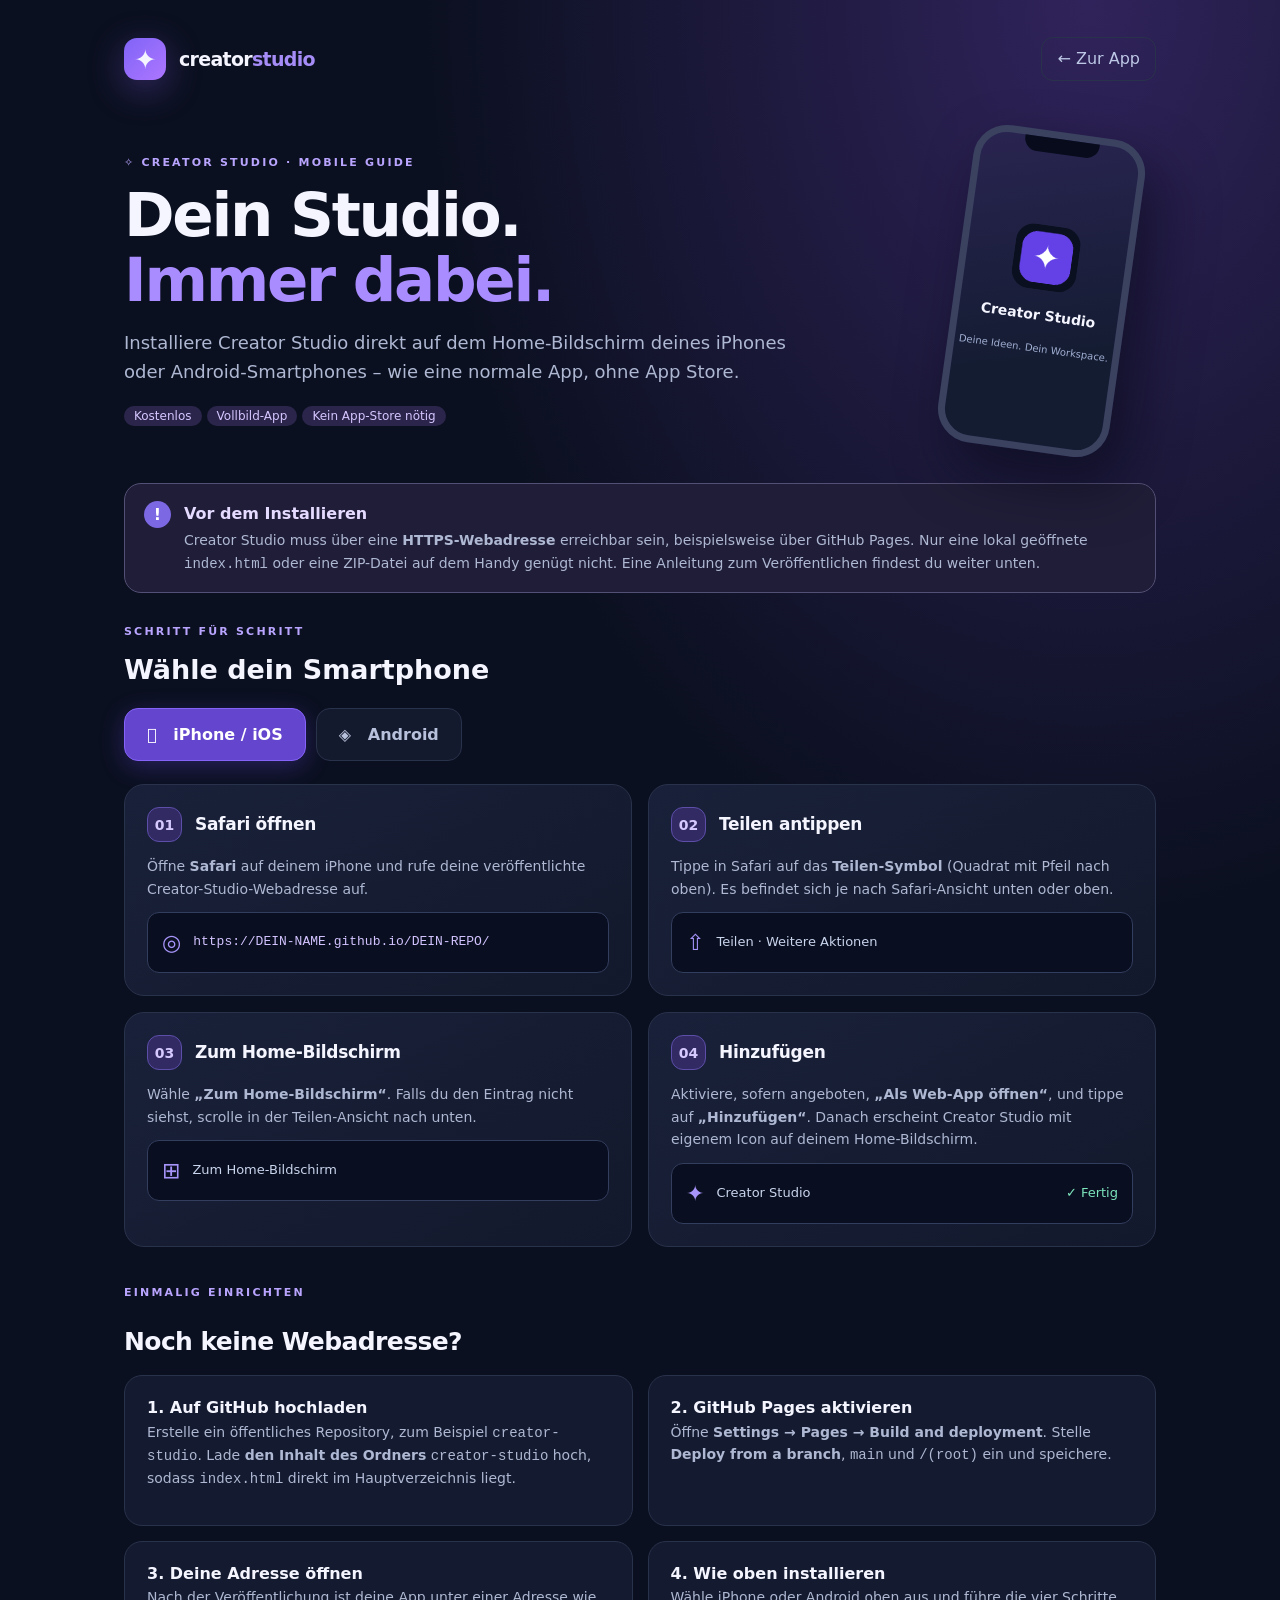
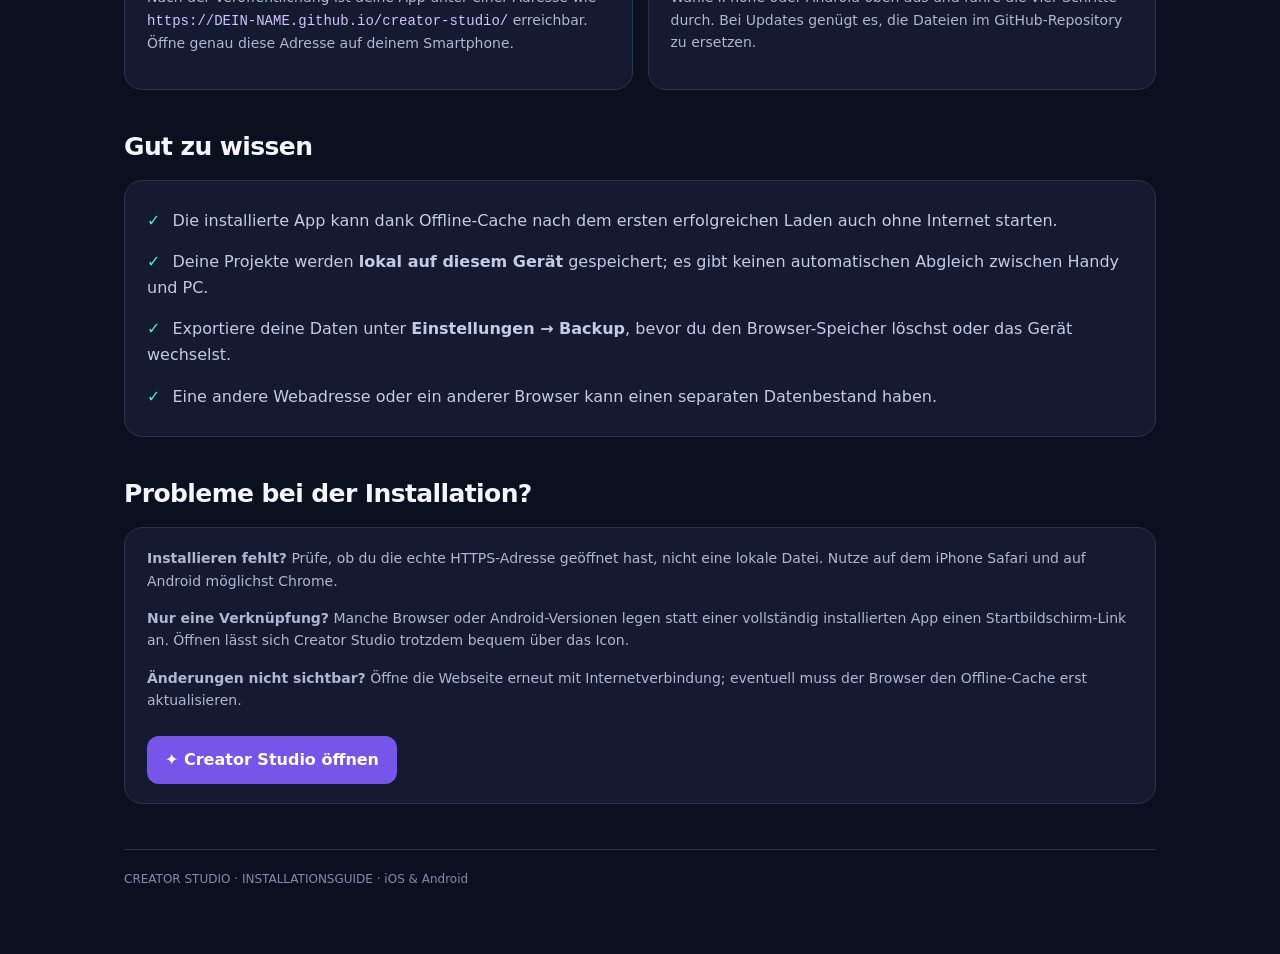
==== installieren.html @ 209a1c23 "Add files via upload" ====
<!doctype html><html lang="de"><head><meta charset="utf-8"><meta name="viewport" content="width=device-width,initial-scale=1,viewport-fit=cover"><meta name="theme-color" content="#0b1020"><title>App installieren · Creator Studio</title><style>
:root{color-scheme:dark;--bg:#0b1020;--card:#141b31;--line:#29324b;--soft:#aeb8d2;--text:#f4f5ff;--purple:#9b7bff;--blue:#65c8ff;--mint:#69e0b6}*{box-sizing:border-box}body{margin:0;background:radial-gradient(ellipse 65% 45% at 85% 0%,#30235b 0%,transparent 80%),var(--bg);font:16px/1.6 system-ui,-apple-system,Segoe UI,Arial,sans-serif;color:var(--text)}a{color:#bbaaff}button{font:inherit} .wrap{max-width:1080px;margin:auto;padding:22px 24px 70px}.top{display:flex;align-items:center;justify-content:space-between;gap:14px;padding:15px 0 38px}.brand{display:flex;gap:13px;align-items:center;text-decoration:none;color:var(--text);font-weight:850;letter-spacing:-.7px;font-size:19px}.logo{width:42px;height:42px;background:linear-gradient(135deg,#8064f7,#ad76ff);display:grid;place-items:center;border-radius:13px;box-shadow:0 9px 35px #8158e35e;font-size:27px}.back{color:#bec8e6;text-decoration:none;border:1px solid var(--line);padding:8px 15px;border-radius:12px}.back:hover{background:#26304a}.eyebrow{color:#b9a5ff;font-weight:780;letter-spacing:2.2px;font-size:11px;text-transform:uppercase}.hero{display:grid;grid-template-columns:minmax(0,1fr) 230px;align-items:center;gap:45px;margin:12px 0 32px}h1{font-size:clamp(35px,5.6vw,61px);line-height:1.07;letter-spacing:-2.3px;margin:10px 0 17px}h1 span{color:#a98cff}p{color:var(--soft);margin:0 0 15px}.lead{font-size:18px;max-width:670px}.phone{border:7px solid #3a4260;background:linear-gradient(165deg,#292451,#141c32 70%);height:320px;width:173px;border-radius:34px;transform:rotate(8deg);box-shadow:18px 25px 55px #03051080;display:flex;justify-content:center;align-items:center;flex-direction:column;gap:14px;position:relative;margin:auto}.phone:before{content:'';background:#070b1c;border-radius:0 0 13px 13px;position:absolute;top:0;width:75px;height:15px}.phone img{width:65px;border-radius:18px}.phone strong{font-size:14px}.phone small{font-size:10px;color:#a0aed1}.notice{display:flex;gap:13px;padding:17px 19px;border:1px solid #535075;background:#201d38;border-radius:17px;margin:25px 0 30px}.notice b{color:#e5daff}.notice p{font-size:14px;margin:3px 0 0}.dot{flex:0 0 27px;height:27px;border-radius:50%;background:#7d68e4;color:white;text-align:center;line-height:27px;font-weight:800}.tabs{display:flex;gap:10px;flex-wrap:wrap;margin:12px 0 23px}.tab{border:1px solid var(--line);border-radius:14px;padding:13px 22px;background:#141a2d;color:#b7c1db;cursor:pointer;font-weight:750}.tab.active{background:#6445ce;color:white;border-color:#8563f8;box-shadow:0 6px 25px #704af549}.panel{display:none}.panel.active{display:block}.steps{display:grid;grid-template-columns:repeat(2,minmax(0,1fr));gap:16px}.step{border:1px solid var(--line);border-radius:20px;padding:22px;background:linear-gradient(150deg,#19213a,#13192c);min-height:212px}.stephead{display:flex;align-items:center;gap:13px}.num{background:#322a62;color:#d5c9ff;border:1px solid #5d4eaa;border-radius:12px;font-size:14px;font-weight:800;width:35px;height:35px;display:grid;place-items:center;flex-shrink:0}.step h3{margin:0;font-size:17px;letter-spacing:-.3px}.step p{font-size:14px;margin:13px 0 12px}.visual{border-radius:12px;background:#090f20;padding:12px 14px;border:1px solid #333d5d;color:#c9d4ed;display:flex;align-items:center;gap:12px;font-size:13px;min-height:47px}.visual .glyph{font-size:22px;color:#a794fa}.url{font-family:ui-monospace,SFMono-Regular,Consolas,monospace;overflow-wrap:anywhere;color:#d3c3ff}.section{margin-top:37px}.section h2{font-size:25px;letter-spacing:-.6px;margin-bottom:13px}.subcard{background:#141b30;border:1px solid var(--line);border-radius:18px;padding:19px 22px}.subcard p{font-size:14px}.checklist{margin:0;padding:0;list-style:none}.checklist li{padding:8px 0;color:#c2cce4}.checklist li:before{content:'✓';font-weight:900;color:var(--mint);margin-right:12px}.host{display:grid;grid-template-columns:1fr 1fr;gap:15px}.pill{font-size:12px;border-radius:20px;background:#2b254b;color:#d6c6ff;padding:3px 10px}.footer{border-top:1px solid var(--line);margin-top:45px;padding-top:20px;color:#808caa;font-size:12px}.cta{display:inline-flex;background:#7655eb;border-radius:12px;color:white;text-decoration:none;padding:11px 18px;font-weight:750;margin-top:10px}.cta:hover{background:#8b68f8} .show{display:inline-block}@media(max-width:750px){.wrap{padding:12px 17px 44px}.top{padding-bottom:24px}.hero{grid-template-columns:1fr}.phone{display:none}.steps,.host{grid-template-columns:1fr}.step{min-height:0}h1{letter-spacing:-1.1px}.back{font-size:13px}.lead{font-size:16px}.tab{flex:1;padding:13px 10px}}
</style></head><body><div class="wrap"><header class="top"><a href="index.html" class="brand"><span class="logo">✦</span><span>creator<span style="color:#a58cf7">studio</span></span></a><a href="index.html" class="back">← Zur App</a></header><section class="hero"><div><div class="eyebrow">✧ CREATOR STUDIO · MOBILE GUIDE</div><h1>Dein Studio.<br><span>Immer dabei.</span></h1><p class="lead">Installiere Creator Studio direkt auf dem Home-Bildschirm deines iPhones oder Android-Smartphones – wie eine normale App, ohne App Store.</p><span class="pill">Kostenlos</span> <span class="pill">Vollbild-App</span> <span class="pill">Kein App-Store nötig</span></div><div class="phone"><img src="[data-uri]" alt="Creator Studio App-Icon"><strong>Creator Studio</strong><small>Deine Ideen. Dein Workspace.</small></div></section><aside class="notice"><div class="dot">!</div><div><b>Vor dem Installieren</b><p>Creator Studio muss über eine <strong>HTTPS-Webadresse</strong> erreichbar sein, beispielsweise über GitHub Pages. Nur eine lokal geöffnete <code>index.html</code> oder eine ZIP-Datei auf dem Handy genügt nicht. Eine Anleitung zum Veröffentlichen findest du weiter unten.</p></div></aside><div class="eyebrow">SCHRITT FÜR SCHRITT</div><h2 style="margin:7px 0 17px;font-size:27px">Wähle dein Smartphone</h2><div class="tabs" role="tablist" aria-label="Betriebssystem auswählen"><button class="tab active" id="iphoneTab" role="tab" aria-selected="true" aria-controls="iphone" onclick="showTab('iphone')"> &nbsp; iPhone / iOS</button><button class="tab" id="androidTab" role="tab" aria-selected="false" aria-controls="android" onclick="showTab('android')">◈ &nbsp; Android</button></div><section class="panel active" id="iphone" role="tabpanel" aria-labelledby="iphoneTab"><div class="steps"><article class="step"><div class="stephead"><div class="num">01</div><h3>Safari öffnen</h3></div><p>Öffne <strong>Safari</strong> auf deinem iPhone und rufe deine veröffentlichte Creator-Studio-Webadresse auf.</p><div class="visual"><span class="glyph">◎</span><span class="url">https://DEIN-NAME.github.io/DEIN-REPO/</span></div></article><article class="step"><div class="stephead"><div class="num">02</div><h3>Teilen antippen</h3></div><p>Tippe in Safari auf das <strong>Teilen-Symbol</strong> (Quadrat mit Pfeil nach oben). Es befindet sich je nach Safari-Ansicht unten oder oben.</p><div class="visual"><span class="glyph">⇧</span> Teilen · Weitere Aktionen</div></article><article class="step"><div class="stephead"><div class="num">03</div><h3>Zum Home-Bildschirm</h3></div><p>Wähle <strong>„Zum Home-Bildschirm“</strong>. Falls du den Eintrag nicht siehst, scrolle in der Teilen-Ansicht nach unten.</p><div class="visual"><span class="glyph">⊞</span> Zum Home-Bildschirm</div></article><article class="step"><div class="stephead"><div class="num">04</div><h3>Hinzufügen</h3></div><p>Aktiviere, sofern angeboten, <strong>„Als Web-App öffnen“</strong>, und tippe auf <strong>„Hinzufügen“</strong>. Danach erscheint Creator Studio mit eigenem Icon auf deinem Home-Bildschirm.</p><div class="visual"><span class="glyph">✦</span> Creator Studio &nbsp; <span style="margin-left:auto;color:#7de4bd">✓ Fertig</span></div></article></div></section><section class="panel" id="android" role="tabpanel" aria-labelledby="androidTab"><div class="steps"><article class="step"><div class="stephead"><div class="num">01</div><h3>Chrome öffnen</h3></div><p>Starte <strong>Google Chrome</strong> auf Android und öffne dort deine veröffentlichte Creator-Studio-Webadresse.</p><div class="visual"><span class="glyph">◎</span><span class="url">https://DEIN-NAME.github.io/DEIN-REPO/</span></div></article><article class="step"><div class="stephead"><div class="num">02</div><h3>Browser-Menü öffnen</h3></div><p>Tippe in Chrome rechts oben auf das Menü mit den <strong>drei Punkten (⋮)</strong>.</p><div class="visual"><span class="glyph">⋮</span> Chrome-Menü</div></article><article class="step"><div class="stephead"><div class="num">03</div><h3>App installieren</h3></div><p>Wähle <strong>„App installieren“</strong> oder <strong>„Zum Startbildschirm hinzufügen“</strong>. Der Wortlaut hängt von Chrome und Android-Version ab.</p><div class="visual"><span class="glyph">⊞</span> App installieren / Startbildschirm</div></article><article class="step"><div class="stephead"><div class="num">04</div><h3>Installation bestätigen</h3></div><p>Bestätige den Dialog mit <strong>„Installieren“</strong> bzw. <strong>„Hinzufügen“</strong>. Creator Studio findest du anschließend unter deinen Apps oder auf dem Startbildschirm.</p><div class="visual"><span class="glyph">✦</span> Creator Studio &nbsp; <span style="margin-left:auto;color:#7de4bd">✓ Fertig</span></div></article></div></section><section class="section"><div class="eyebrow">EINMALIG EINRICHTEN</div><h2>Noch keine Webadresse?</h2><div class="host"><div class="subcard"><strong>1. Auf GitHub hochladen</strong><p>Erstelle ein öffentliches Repository, zum Beispiel <code>creator-studio</code>. Lade <strong>den Inhalt des Ordners</strong> <code>creator-studio</code> hoch, sodass <code>index.html</code> direkt im Hauptverzeichnis liegt.</p></div><div class="subcard"><strong>2. GitHub Pages aktivieren</strong><p>Öffne <strong>Settings → Pages → Build and deployment</strong>. Stelle <strong>Deploy from a branch</strong>, <code>main</code> und <code>/(root)</code> ein und speichere.</p></div><div class="subcard"><strong>3. Deine Adresse öffnen</strong><p>Nach der Veröffentlichung ist deine App unter einer Adresse wie <span class="url">https://DEIN-NAME.github.io/creator-studio/</span> erreichbar. Öffne genau diese Adresse auf deinem Smartphone.</p></div><div class="subcard"><strong>4. Wie oben installieren</strong><p>Wähle iPhone oder Android oben aus und führe die vier Schritte durch. Bei Updates genügt es, die Dateien im GitHub-Repository zu ersetzen.</p></div></div></section><section class="section"><h2>Gut zu wissen</h2><div class="subcard"><ul class="checklist"><li>Die installierte App kann dank Offline-Cache nach dem ersten erfolgreichen Laden auch ohne Internet starten.</li><li>Deine Projekte werden <strong>lokal auf diesem Gerät</strong> gespeichert; es gibt keinen automatischen Abgleich zwischen Handy und PC.</li><li>Exportiere deine Daten unter <strong>Einstellungen → Backup</strong>, bevor du den Browser-Speicher löschst oder das Gerät wechselst.</li><li>Eine andere Webadresse oder ein anderer Browser kann einen separaten Datenbestand haben.</li></ul></div></section><section class="section"><h2>Probleme bei der Installation?</h2><div class="subcard"><p><strong>Installieren fehlt?</strong> Prüfe, ob du die echte HTTPS-Adresse geöffnet hast, nicht eine lokale Datei. Nutze auf dem iPhone Safari und auf Android möglichst Chrome.</p><p><strong>Nur eine Verknüpfung?</strong> Manche Browser oder Android-Versionen legen statt einer vollständig installierten App einen Startbildschirm-Link an. Öffnen lässt sich Creator Studio trotzdem bequem über das Icon.</p><p><strong>Änderungen nicht sichtbar?</strong> Öffne die Webseite erneut mit Internetverbindung; eventuell muss der Browser den Offline-Cache erst aktualisieren.</p><a class="cta" href="index.html">✦ Creator Studio öffnen</a></div></section><footer class="footer">CREATOR STUDIO · INSTALLATIONSGUIDE · iOS & Android</footer></div><script>function showTab(which){for(const n of ['iphone','android']){const on=n===which;document.getElementById(n).classList.toggle('active',on);document.getElementById(n+'Tab').classList.toggle('active',on);document.getElementById(n+'Tab').setAttribute('aria-selected',String(on));} } </script></body></html>
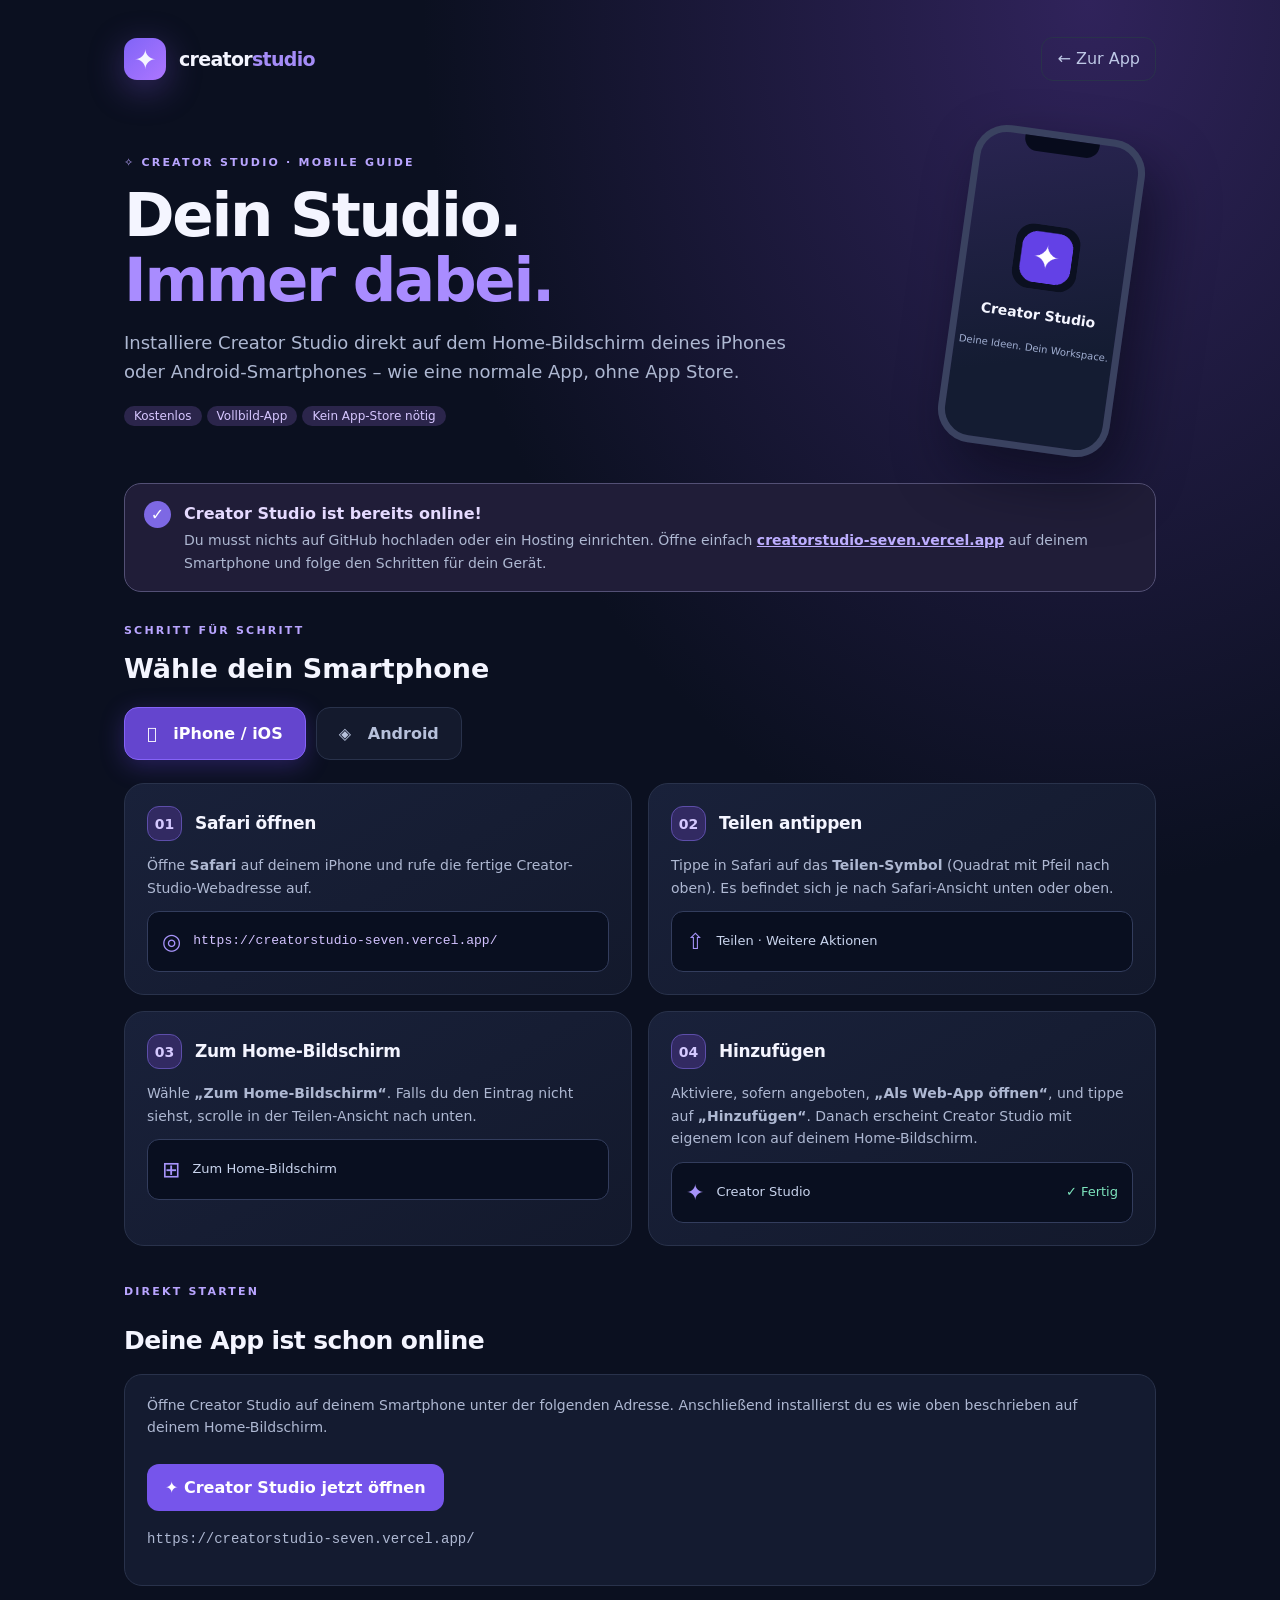
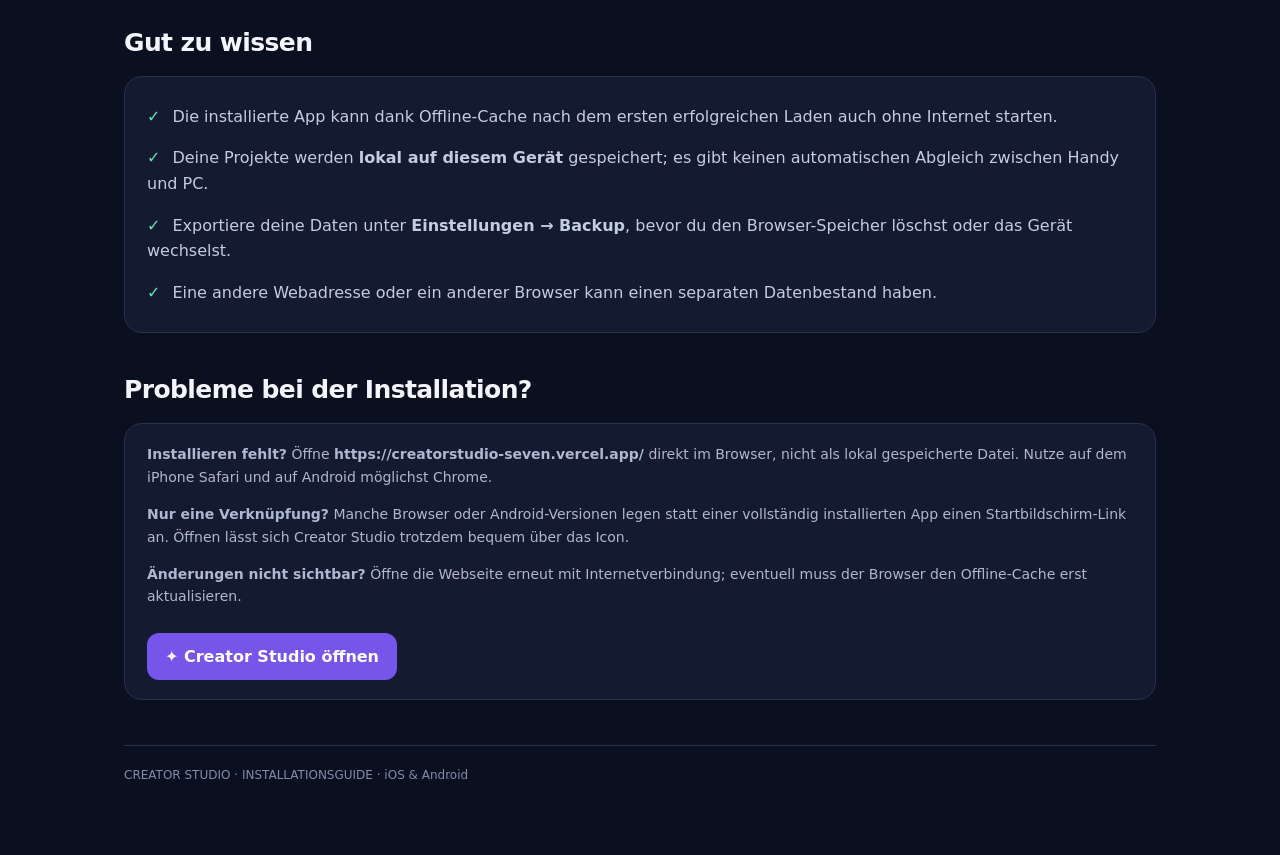
==== commit d58b816d: "Add files via upload" ====
--- a/installieren.html
+++ b/installieren.html
@@ -1,3 +1,3 @@
 <!doctype html><html lang="de"><head><meta charset="utf-8"><meta name="viewport" content="width=device-width,initial-scale=1,viewport-fit=cover"><meta name="theme-color" content="#0b1020"><title>App installieren · Creator Studio</title><style>
 :root{color-scheme:dark;--bg:#0b1020;--card:#141b31;--line:#29324b;--soft:#aeb8d2;--text:#f4f5ff;--purple:#9b7bff;--blue:#65c8ff;--mint:#69e0b6}*{box-sizing:border-box}body{margin:0;background:radial-gradient(ellipse 65% 45% at 85% 0%,#30235b 0%,transparent 80%),var(--bg);font:16px/1.6 system-ui,-apple-system,Segoe UI,Arial,sans-serif;color:var(--text)}a{color:#bbaaff}button{font:inherit} .wrap{max-width:1080px;margin:auto;padding:22px 24px 70px}.top{display:flex;align-items:center;justify-content:space-between;gap:14px;padding:15px 0 38px}.brand{display:flex;gap:13px;align-items:center;text-decoration:none;color:var(--text);font-weight:850;letter-spacing:-.7px;font-size:19px}.logo{width:42px;height:42px;background:linear-gradient(135deg,#8064f7,#ad76ff);display:grid;place-items:center;border-radius:13px;box-shadow:0 9px 35px #8158e35e;font-size:27px}.back{color:#bec8e6;text-decoration:none;border:1px solid var(--line);padding:8px 15px;border-radius:12px}.back:hover{background:#26304a}.eyebrow{color:#b9a5ff;font-weight:780;letter-spacing:2.2px;font-size:11px;text-transform:uppercase}.hero{display:grid;grid-template-columns:minmax(0,1fr) 230px;align-items:center;gap:45px;margin:12px 0 32px}h1{font-size:clamp(35px,5.6vw,61px);line-height:1.07;letter-spacing:-2.3px;margin:10px 0 17px}h1 span{color:#a98cff}p{color:var(--soft);margin:0 0 15px}.lead{font-size:18px;max-width:670px}.phone{border:7px solid #3a4260;background:linear-gradient(165deg,#292451,#141c32 70%);height:320px;width:173px;border-radius:34px;transform:rotate(8deg);box-shadow:18px 25px 55px #03051080;display:flex;justify-content:center;align-items:center;flex-direction:column;gap:14px;position:relative;margin:auto}.phone:before{content:'';background:#070b1c;border-radius:0 0 13px 13px;position:absolute;top:0;width:75px;height:15px}.phone img{width:65px;border-radius:18px}.phone strong{font-size:14px}.phone small{font-size:10px;color:#a0aed1}.notice{display:flex;gap:13px;padding:17px 19px;border:1px solid #535075;background:#201d38;border-radius:17px;margin:25px 0 30px}.notice b{color:#e5daff}.notice p{font-size:14px;margin:3px 0 0}.dot{flex:0 0 27px;height:27px;border-radius:50%;background:#7d68e4;color:white;text-align:center;line-height:27px;font-weight:800}.tabs{display:flex;gap:10px;flex-wrap:wrap;margin:12px 0 23px}.tab{border:1px solid var(--line);border-radius:14px;padding:13px 22px;background:#141a2d;color:#b7c1db;cursor:pointer;font-weight:750}.tab.active{background:#6445ce;color:white;border-color:#8563f8;box-shadow:0 6px 25px #704af549}.panel{display:none}.panel.active{display:block}.steps{display:grid;grid-template-columns:repeat(2,minmax(0,1fr));gap:16px}.step{border:1px solid var(--line);border-radius:20px;padding:22px;background:linear-gradient(150deg,#19213a,#13192c);min-height:212px}.stephead{display:flex;align-items:center;gap:13px}.num{background:#322a62;color:#d5c9ff;border:1px solid #5d4eaa;border-radius:12px;font-size:14px;font-weight:800;width:35px;height:35px;display:grid;place-items:center;flex-shrink:0}.step h3{margin:0;font-size:17px;letter-spacing:-.3px}.step p{font-size:14px;margin:13px 0 12px}.visual{border-radius:12px;background:#090f20;padding:12px 14px;border:1px solid #333d5d;color:#c9d4ed;display:flex;align-items:center;gap:12px;font-size:13px;min-height:47px}.visual .glyph{font-size:22px;color:#a794fa}.url{font-family:ui-monospace,SFMono-Regular,Consolas,monospace;overflow-wrap:anywhere;color:#d3c3ff}.section{margin-top:37px}.section h2{font-size:25px;letter-spacing:-.6px;margin-bottom:13px}.subcard{background:#141b30;border:1px solid var(--line);border-radius:18px;padding:19px 22px}.subcard p{font-size:14px}.checklist{margin:0;padding:0;list-style:none}.checklist li{padding:8px 0;color:#c2cce4}.checklist li:before{content:'✓';font-weight:900;color:var(--mint);margin-right:12px}.host{display:grid;grid-template-columns:1fr 1fr;gap:15px}.pill{font-size:12px;border-radius:20px;background:#2b254b;color:#d6c6ff;padding:3px 10px}.footer{border-top:1px solid var(--line);margin-top:45px;padding-top:20px;color:#808caa;font-size:12px}.cta{display:inline-flex;background:#7655eb;border-radius:12px;color:white;text-decoration:none;padding:11px 18px;font-weight:750;margin-top:10px}.cta:hover{background:#8b68f8} .show{display:inline-block}@media(max-width:750px){.wrap{padding:12px 17px 44px}.top{padding-bottom:24px}.hero{grid-template-columns:1fr}.phone{display:none}.steps,.host{grid-template-columns:1fr}.step{min-height:0}h1{letter-spacing:-1.1px}.back{font-size:13px}.lead{font-size:16px}.tab{flex:1;padding:13px 10px}}
-</style></head><body><div class="wrap"><header class="top"><a href="index.html" class="brand"><span class="logo">✦</span><span>creator<span style="color:#a58cf7">studio</span></span></a><a href="index.html" class="back">← Zur App</a></header><section class="hero"><div><div class="eyebrow">✧ CREATOR STUDIO · MOBILE GUIDE</div><h1>Dein Studio.<br><span>Immer dabei.</span></h1><p class="lead">Installiere Creator Studio direkt auf dem Home-Bildschirm deines iPhones oder Android-Smartphones – wie eine normale App, ohne App Store.</p><span class="pill">Kostenlos</span> <span class="pill">Vollbild-App</span> <span class="pill">Kein App-Store nötig</span></div><div class="phone"><img src="[data-uri]" alt="Creator Studio App-Icon"><strong>Creator Studio</strong><small>Deine Ideen. Dein Workspace.</small></div></section><aside class="notice"><div class="dot">!</div><div><b>Vor dem Installieren</b><p>Creator Studio muss über eine <strong>HTTPS-Webadresse</strong> erreichbar sein, beispielsweise über GitHub Pages. Nur eine lokal geöffnete <code>index.html</code> oder eine ZIP-Datei auf dem Handy genügt nicht. Eine Anleitung zum Veröffentlichen findest du weiter unten.</p></div></aside><div class="eyebrow">SCHRITT FÜR SCHRITT</div><h2 style="margin:7px 0 17px;font-size:27px">Wähle dein Smartphone</h2><div class="tabs" role="tablist" aria-label="Betriebssystem auswählen"><button class="tab active" id="iphoneTab" role="tab" aria-selected="true" aria-controls="iphone" onclick="showTab('iphone')"> &nbsp; iPhone / iOS</button><button class="tab" id="androidTab" role="tab" aria-selected="false" aria-controls="android" onclick="showTab('android')">◈ &nbsp; Android</button></div><section class="panel active" id="iphone" role="tabpanel" aria-labelledby="iphoneTab"><div class="steps"><article class="step"><div class="stephead"><div class="num">01</div><h3>Safari öffnen</h3></div><p>Öffne <strong>Safari</strong> auf deinem iPhone und rufe deine veröffentlichte Creator-Studio-Webadresse auf.</p><div class="visual"><span class="glyph">◎</span><span class="url">https://DEIN-NAME.github.io/DEIN-REPO/</span></div></article><article class="step"><div class="stephead"><div class="num">02</div><h3>Teilen antippen</h3></div><p>Tippe in Safari auf das <strong>Teilen-Symbol</strong> (Quadrat mit Pfeil nach oben). Es befindet sich je nach Safari-Ansicht unten oder oben.</p><div class="visual"><span class="glyph">⇧</span> Teilen · Weitere Aktionen</div></article><article class="step"><div class="stephead"><div class="num">03</div><h3>Zum Home-Bildschirm</h3></div><p>Wähle <strong>„Zum Home-Bildschirm“</strong>. Falls du den Eintrag nicht siehst, scrolle in der Teilen-Ansicht nach unten.</p><div class="visual"><span class="glyph">⊞</span> Zum Home-Bildschirm</div></article><article class="step"><div class="stephead"><div class="num">04</div><h3>Hinzufügen</h3></div><p>Aktiviere, sofern angeboten, <strong>„Als Web-App öffnen“</strong>, und tippe auf <strong>„Hinzufügen“</strong>. Danach erscheint Creator Studio mit eigenem Icon auf deinem Home-Bildschirm.</p><div class="visual"><span class="glyph">✦</span> Creator Studio &nbsp; <span style="margin-left:auto;color:#7de4bd">✓ Fertig</span></div></article></div></section><section class="panel" id="android" role="tabpanel" aria-labelledby="androidTab"><div class="steps"><article class="step"><div class="stephead"><div class="num">01</div><h3>Chrome öffnen</h3></div><p>Starte <strong>Google Chrome</strong> auf Android und öffne dort deine veröffentlichte Creator-Studio-Webadresse.</p><div class="visual"><span class="glyph">◎</span><span class="url">https://DEIN-NAME.github.io/DEIN-REPO/</span></div></article><article class="step"><div class="stephead"><div class="num">02</div><h3>Browser-Menü öffnen</h3></div><p>Tippe in Chrome rechts oben auf das Menü mit den <strong>drei Punkten (⋮)</strong>.</p><div class="visual"><span class="glyph">⋮</span> Chrome-Menü</div></article><article class="step"><div class="stephead"><div class="num">03</div><h3>App installieren</h3></div><p>Wähle <strong>„App installieren“</strong> oder <strong>„Zum Startbildschirm hinzufügen“</strong>. Der Wortlaut hängt von Chrome und Android-Version ab.</p><div class="visual"><span class="glyph">⊞</span> App installieren / Startbildschirm</div></article><article class="step"><div class="stephead"><div class="num">04</div><h3>Installation bestätigen</h3></div><p>Bestätige den Dialog mit <strong>„Installieren“</strong> bzw. <strong>„Hinzufügen“</strong>. Creator Studio findest du anschließend unter deinen Apps oder auf dem Startbildschirm.</p><div class="visual"><span class="glyph">✦</span> Creator Studio &nbsp; <span style="margin-left:auto;color:#7de4bd">✓ Fertig</span></div></article></div></section><section class="section"><div class="eyebrow">EINMALIG EINRICHTEN</div><h2>Noch keine Webadresse?</h2><div class="host"><div class="subcard"><strong>1. Auf GitHub hochladen</strong><p>Erstelle ein öffentliches Repository, zum Beispiel <code>creator-studio</code>. Lade <strong>den Inhalt des Ordners</strong> <code>creator-studio</code> hoch, sodass <code>index.html</code> direkt im Hauptverzeichnis liegt.</p></div><div class="subcard"><strong>2. GitHub Pages aktivieren</strong><p>Öffne <strong>Settings → Pages → Build and deployment</strong>. Stelle <strong>Deploy from a branch</strong>, <code>main</code> und <code>/(root)</code> ein und speichere.</p></div><div class="subcard"><strong>3. Deine Adresse öffnen</strong><p>Nach der Veröffentlichung ist deine App unter einer Adresse wie <span class="url">https://DEIN-NAME.github.io/creator-studio/</span> erreichbar. Öffne genau diese Adresse auf deinem Smartphone.</p></div><div class="subcard"><strong>4. Wie oben installieren</strong><p>Wähle iPhone oder Android oben aus und führe die vier Schritte durch. Bei Updates genügt es, die Dateien im GitHub-Repository zu ersetzen.</p></div></div></section><section class="section"><h2>Gut zu wissen</h2><div class="subcard"><ul class="checklist"><li>Die installierte App kann dank Offline-Cache nach dem ersten erfolgreichen Laden auch ohne Internet starten.</li><li>Deine Projekte werden <strong>lokal auf diesem Gerät</strong> gespeichert; es gibt keinen automatischen Abgleich zwischen Handy und PC.</li><li>Exportiere deine Daten unter <strong>Einstellungen → Backup</strong>, bevor du den Browser-Speicher löschst oder das Gerät wechselst.</li><li>Eine andere Webadresse oder ein anderer Browser kann einen separaten Datenbestand haben.</li></ul></div></section><section class="section"><h2>Probleme bei der Installation?</h2><div class="subcard"><p><strong>Installieren fehlt?</strong> Prüfe, ob du die echte HTTPS-Adresse geöffnet hast, nicht eine lokale Datei. Nutze auf dem iPhone Safari und auf Android möglichst Chrome.</p><p><strong>Nur eine Verknüpfung?</strong> Manche Browser oder Android-Versionen legen statt einer vollständig installierten App einen Startbildschirm-Link an. Öffnen lässt sich Creator Studio trotzdem bequem über das Icon.</p><p><strong>Änderungen nicht sichtbar?</strong> Öffne die Webseite erneut mit Internetverbindung; eventuell muss der Browser den Offline-Cache erst aktualisieren.</p><a class="cta" href="index.html">✦ Creator Studio öffnen</a></div></section><footer class="footer">CREATOR STUDIO · INSTALLATIONSGUIDE · iOS & Android</footer></div><script>function showTab(which){for(const n of ['iphone','android']){const on=n===which;document.getElementById(n).classList.toggle('active',on);document.getElementById(n+'Tab').classList.toggle('active',on);document.getElementById(n+'Tab').setAttribute('aria-selected',String(on));} } </script></body></html>
+</style></head><body><div class="wrap"><header class="top"><a href="index.html" class="brand"><span class="logo">✦</span><span>creator<span style="color:#a58cf7">studio</span></span></a><a href="index.html" class="back">← Zur App</a></header><section class="hero"><div><div class="eyebrow">✧ CREATOR STUDIO · MOBILE GUIDE</div><h1>Dein Studio.<br><span>Immer dabei.</span></h1><p class="lead">Installiere Creator Studio direkt auf dem Home-Bildschirm deines iPhones oder Android-Smartphones – wie eine normale App, ohne App Store.</p><span class="pill">Kostenlos</span> <span class="pill">Vollbild-App</span> <span class="pill">Kein App-Store nötig</span></div><div class="phone"><img src="[data-uri]" alt="Creator Studio App-Icon"><strong>Creator Studio</strong><small>Deine Ideen. Dein Workspace.</small></div></section><aside class="notice"><div class="dot">✓</div><div><b>Creator Studio ist bereits online!</b><p>Du musst nichts auf GitHub hochladen oder ein Hosting einrichten. Öffne einfach <a href="https://creatorstudio-seven.vercel.app/" target="_blank" rel="noopener noreferrer" style="color:#bdaeff;overflow-wrap:anywhere;font-weight:700">creatorstudio-seven.vercel.app</a> auf deinem Smartphone und folge den Schritten für dein Gerät.</p></div></aside><div class="eyebrow">SCHRITT FÜR SCHRITT</div><h2 style="margin:7px 0 17px;font-size:27px">Wähle dein Smartphone</h2><div class="tabs" role="tablist" aria-label="Betriebssystem auswählen"><button class="tab active" id="iphoneTab" role="tab" aria-selected="true" aria-controls="iphone" onclick="showTab('iphone')"> &nbsp; iPhone / iOS</button><button class="tab" id="androidTab" role="tab" aria-selected="false" aria-controls="android" onclick="showTab('android')">◈ &nbsp; Android</button></div><section class="panel active" id="iphone" role="tabpanel" aria-labelledby="iphoneTab"><div class="steps"><article class="step"><div class="stephead"><div class="num">01</div><h3>Safari öffnen</h3></div><p>Öffne <strong>Safari</strong> auf deinem iPhone und rufe die fertige Creator-Studio-Webadresse auf.</p><div class="visual"><span class="glyph">◎</span><span class="url">https://creatorstudio-seven.vercel.app/</span></div></article><article class="step"><div class="stephead"><div class="num">02</div><h3>Teilen antippen</h3></div><p>Tippe in Safari auf das <strong>Teilen-Symbol</strong> (Quadrat mit Pfeil nach oben). Es befindet sich je nach Safari-Ansicht unten oder oben.</p><div class="visual"><span class="glyph">⇧</span> Teilen · Weitere Aktionen</div></article><article class="step"><div class="stephead"><div class="num">03</div><h3>Zum Home-Bildschirm</h3></div><p>Wähle <strong>„Zum Home-Bildschirm“</strong>. Falls du den Eintrag nicht siehst, scrolle in der Teilen-Ansicht nach unten.</p><div class="visual"><span class="glyph">⊞</span> Zum Home-Bildschirm</div></article><article class="step"><div class="stephead"><div class="num">04</div><h3>Hinzufügen</h3></div><p>Aktiviere, sofern angeboten, <strong>„Als Web-App öffnen“</strong>, und tippe auf <strong>„Hinzufügen“</strong>. Danach erscheint Creator Studio mit eigenem Icon auf deinem Home-Bildschirm.</p><div class="visual"><span class="glyph">✦</span> Creator Studio &nbsp; <span style="margin-left:auto;color:#7de4bd">✓ Fertig</span></div></article></div></section><section class="panel" id="android" role="tabpanel" aria-labelledby="androidTab"><div class="steps"><article class="step"><div class="stephead"><div class="num">01</div><h3>Chrome öffnen</h3></div><p>Starte <strong>Google Chrome</strong> auf Android und öffne dort Creator Studio unter der Adresse unten.</p><div class="visual"><span class="glyph">◎</span><span class="url">https://creatorstudio-seven.vercel.app/</span></div></article><article class="step"><div class="stephead"><div class="num">02</div><h3>Browser-Menü öffnen</h3></div><p>Tippe in Chrome rechts oben auf das Menü mit den <strong>drei Punkten (⋮)</strong>.</p><div class="visual"><span class="glyph">⋮</span> Chrome-Menü</div></article><article class="step"><div class="stephead"><div class="num">03</div><h3>App installieren</h3></div><p>Wähle <strong>„App installieren“</strong> oder <strong>„Zum Startbildschirm hinzufügen“</strong>. Der Wortlaut hängt von Chrome und Android-Version ab.</p><div class="visual"><span class="glyph">⊞</span> App installieren / Startbildschirm</div></article><article class="step"><div class="stephead"><div class="num">04</div><h3>Installation bestätigen</h3></div><p>Bestätige den Dialog mit <strong>„Installieren“</strong> bzw. <strong>„Hinzufügen“</strong>. Creator Studio findest du anschließend unter deinen Apps oder auf dem Startbildschirm.</p><div class="visual"><span class="glyph">✦</span> Creator Studio &nbsp; <span style="margin-left:auto;color:#7de4bd">✓ Fertig</span></div></article></div></section><section class="section"><div class="eyebrow">DIREKT STARTEN</div><h2>Deine App ist schon online</h2><div class="subcard"><p>Öffne Creator Studio auf deinem Smartphone unter der folgenden Adresse. Anschließend installierst du es wie oben beschrieben auf deinem Home-Bildschirm.</p><a class="cta" href="https://creatorstudio-seven.vercel.app/" target="_blank" rel="noopener noreferrer">✦ Creator Studio jetzt öffnen</a><p style="margin-top:16px"><code>https://creatorstudio-seven.vercel.app/</code></p></div></section><section class="section"><h2>Gut zu wissen</h2><div class="subcard"><ul class="checklist"><li>Die installierte App kann dank Offline-Cache nach dem ersten erfolgreichen Laden auch ohne Internet starten.</li><li>Deine Projekte werden <strong>lokal auf diesem Gerät</strong> gespeichert; es gibt keinen automatischen Abgleich zwischen Handy und PC.</li><li>Exportiere deine Daten unter <strong>Einstellungen → Backup</strong>, bevor du den Browser-Speicher löschst oder das Gerät wechselst.</li><li>Eine andere Webadresse oder ein anderer Browser kann einen separaten Datenbestand haben.</li></ul></div></section><section class="section"><h2>Probleme bei der Installation?</h2><div class="subcard"><p><strong>Installieren fehlt?</strong> Öffne <strong>https://creatorstudio-seven.vercel.app/</strong> direkt im Browser, nicht als lokal gespeicherte Datei. Nutze auf dem iPhone Safari und auf Android möglichst Chrome.</p><p><strong>Nur eine Verknüpfung?</strong> Manche Browser oder Android-Versionen legen statt einer vollständig installierten App einen Startbildschirm-Link an. Öffnen lässt sich Creator Studio trotzdem bequem über das Icon.</p><p><strong>Änderungen nicht sichtbar?</strong> Öffne die Webseite erneut mit Internetverbindung; eventuell muss der Browser den Offline-Cache erst aktualisieren.</p><a class="cta" href="index.html">✦ Creator Studio öffnen</a></div></section><footer class="footer">CREATOR STUDIO · INSTALLATIONSGUIDE · iOS & Android</footer></div><script>function showTab(which){for(const n of ['iphone','android']){const on=n===which;document.getElementById(n).classList.toggle('active',on);document.getElementById(n+'Tab').classList.toggle('active',on);document.getElementById(n+'Tab').setAttribute('aria-selected',String(on));} } </script></body></html>
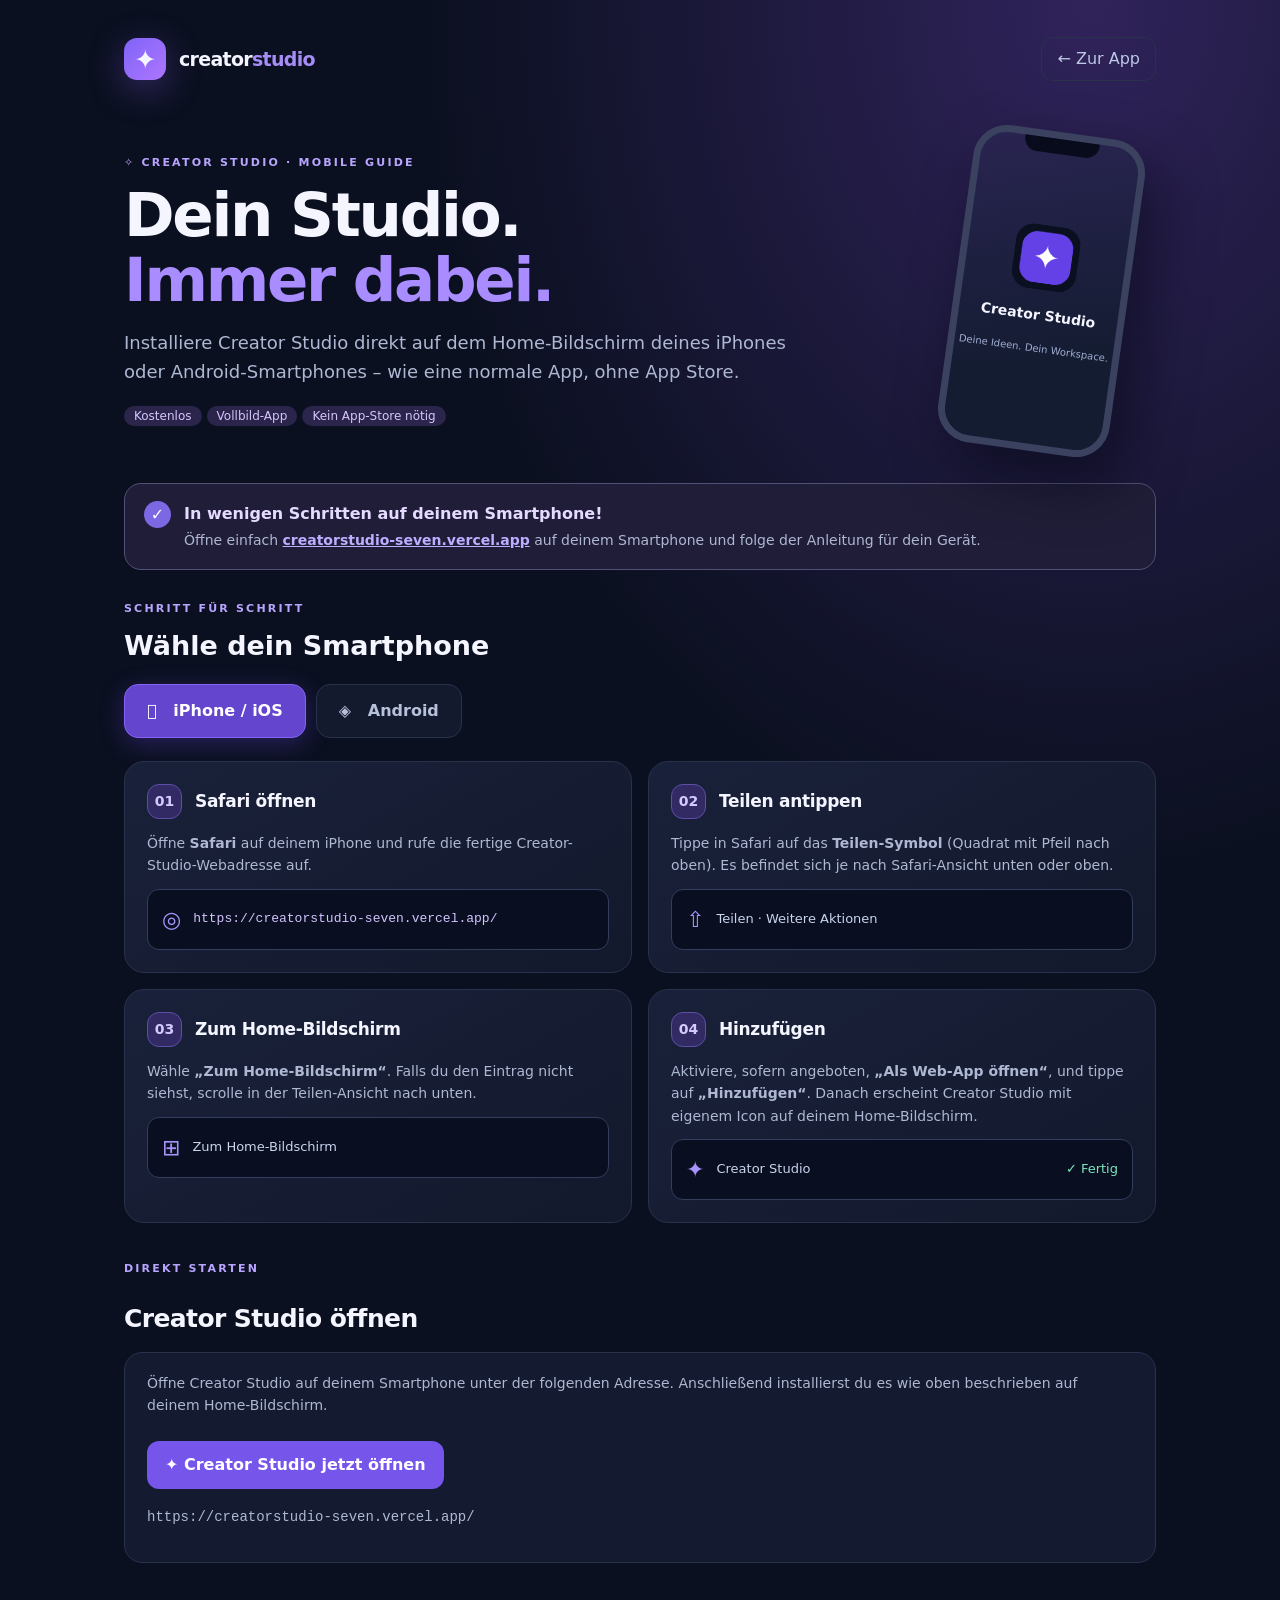
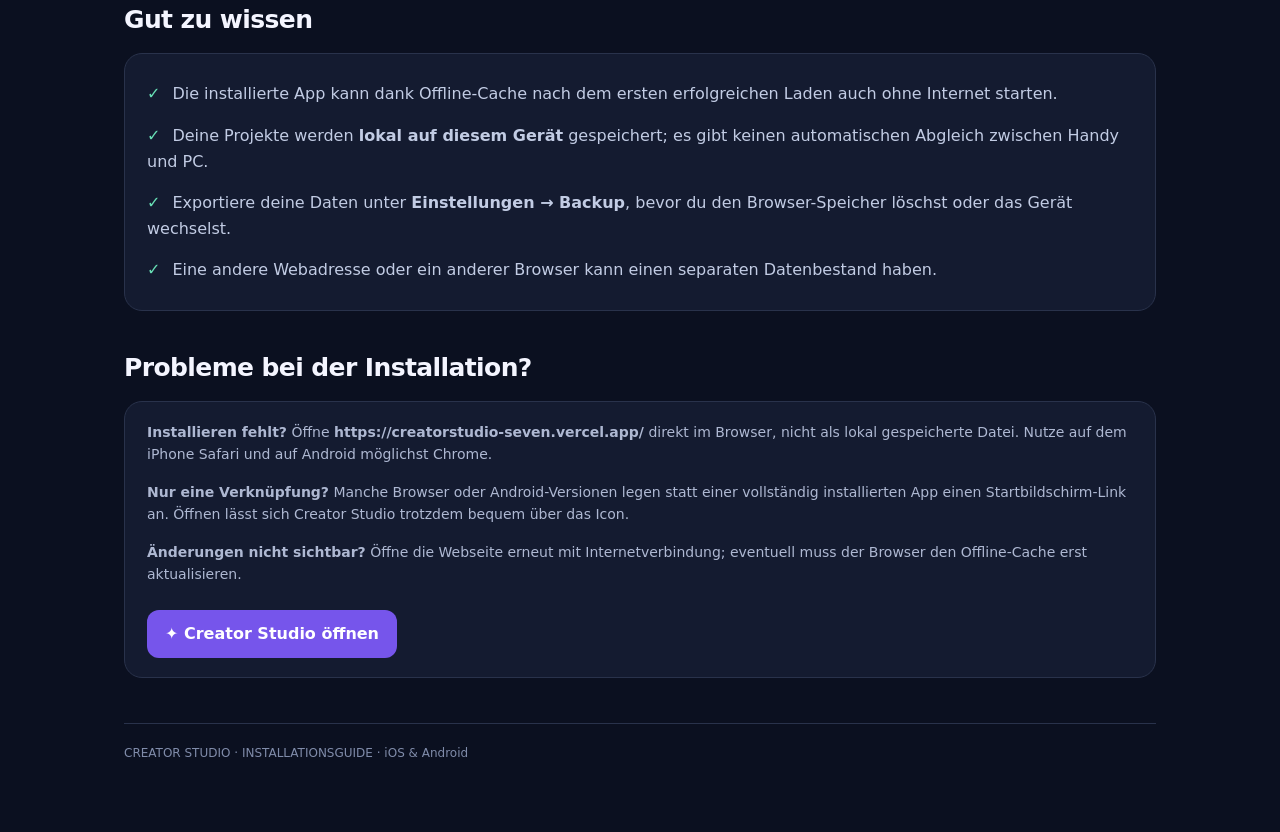
==== commit 63c7db5b: "Add files via upload" ====
--- a/installieren.html
+++ b/installieren.html
@@ -1,3 +1,3 @@
 <!doctype html><html lang="de"><head><meta charset="utf-8"><meta name="viewport" content="width=device-width,initial-scale=1,viewport-fit=cover"><meta name="theme-color" content="#0b1020"><title>App installieren · Creator Studio</title><style>
 :root{color-scheme:dark;--bg:#0b1020;--card:#141b31;--line:#29324b;--soft:#aeb8d2;--text:#f4f5ff;--purple:#9b7bff;--blue:#65c8ff;--mint:#69e0b6}*{box-sizing:border-box}body{margin:0;background:radial-gradient(ellipse 65% 45% at 85% 0%,#30235b 0%,transparent 80%),var(--bg);font:16px/1.6 system-ui,-apple-system,Segoe UI,Arial,sans-serif;color:var(--text)}a{color:#bbaaff}button{font:inherit} .wrap{max-width:1080px;margin:auto;padding:22px 24px 70px}.top{display:flex;align-items:center;justify-content:space-between;gap:14px;padding:15px 0 38px}.brand{display:flex;gap:13px;align-items:center;text-decoration:none;color:var(--text);font-weight:850;letter-spacing:-.7px;font-size:19px}.logo{width:42px;height:42px;background:linear-gradient(135deg,#8064f7,#ad76ff);display:grid;place-items:center;border-radius:13px;box-shadow:0 9px 35px #8158e35e;font-size:27px}.back{color:#bec8e6;text-decoration:none;border:1px solid var(--line);padding:8px 15px;border-radius:12px}.back:hover{background:#26304a}.eyebrow{color:#b9a5ff;font-weight:780;letter-spacing:2.2px;font-size:11px;text-transform:uppercase}.hero{display:grid;grid-template-columns:minmax(0,1fr) 230px;align-items:center;gap:45px;margin:12px 0 32px}h1{font-size:clamp(35px,5.6vw,61px);line-height:1.07;letter-spacing:-2.3px;margin:10px 0 17px}h1 span{color:#a98cff}p{color:var(--soft);margin:0 0 15px}.lead{font-size:18px;max-width:670px}.phone{border:7px solid #3a4260;background:linear-gradient(165deg,#292451,#141c32 70%);height:320px;width:173px;border-radius:34px;transform:rotate(8deg);box-shadow:18px 25px 55px #03051080;display:flex;justify-content:center;align-items:center;flex-direction:column;gap:14px;position:relative;margin:auto}.phone:before{content:'';background:#070b1c;border-radius:0 0 13px 13px;position:absolute;top:0;width:75px;height:15px}.phone img{width:65px;border-radius:18px}.phone strong{font-size:14px}.phone small{font-size:10px;color:#a0aed1}.notice{display:flex;gap:13px;padding:17px 19px;border:1px solid #535075;background:#201d38;border-radius:17px;margin:25px 0 30px}.notice b{color:#e5daff}.notice p{font-size:14px;margin:3px 0 0}.dot{flex:0 0 27px;height:27px;border-radius:50%;background:#7d68e4;color:white;text-align:center;line-height:27px;font-weight:800}.tabs{display:flex;gap:10px;flex-wrap:wrap;margin:12px 0 23px}.tab{border:1px solid var(--line);border-radius:14px;padding:13px 22px;background:#141a2d;color:#b7c1db;cursor:pointer;font-weight:750}.tab.active{background:#6445ce;color:white;border-color:#8563f8;box-shadow:0 6px 25px #704af549}.panel{display:none}.panel.active{display:block}.steps{display:grid;grid-template-columns:repeat(2,minmax(0,1fr));gap:16px}.step{border:1px solid var(--line);border-radius:20px;padding:22px;background:linear-gradient(150deg,#19213a,#13192c);min-height:212px}.stephead{display:flex;align-items:center;gap:13px}.num{background:#322a62;color:#d5c9ff;border:1px solid #5d4eaa;border-radius:12px;font-size:14px;font-weight:800;width:35px;height:35px;display:grid;place-items:center;flex-shrink:0}.step h3{margin:0;font-size:17px;letter-spacing:-.3px}.step p{font-size:14px;margin:13px 0 12px}.visual{border-radius:12px;background:#090f20;padding:12px 14px;border:1px solid #333d5d;color:#c9d4ed;display:flex;align-items:center;gap:12px;font-size:13px;min-height:47px}.visual .glyph{font-size:22px;color:#a794fa}.url{font-family:ui-monospace,SFMono-Regular,Consolas,monospace;overflow-wrap:anywhere;color:#d3c3ff}.section{margin-top:37px}.section h2{font-size:25px;letter-spacing:-.6px;margin-bottom:13px}.subcard{background:#141b30;border:1px solid var(--line);border-radius:18px;padding:19px 22px}.subcard p{font-size:14px}.checklist{margin:0;padding:0;list-style:none}.checklist li{padding:8px 0;color:#c2cce4}.checklist li:before{content:'✓';font-weight:900;color:var(--mint);margin-right:12px}.host{display:grid;grid-template-columns:1fr 1fr;gap:15px}.pill{font-size:12px;border-radius:20px;background:#2b254b;color:#d6c6ff;padding:3px 10px}.footer{border-top:1px solid var(--line);margin-top:45px;padding-top:20px;color:#808caa;font-size:12px}.cta{display:inline-flex;background:#7655eb;border-radius:12px;color:white;text-decoration:none;padding:11px 18px;font-weight:750;margin-top:10px}.cta:hover{background:#8b68f8} .show{display:inline-block}@media(max-width:750px){.wrap{padding:12px 17px 44px}.top{padding-bottom:24px}.hero{grid-template-columns:1fr}.phone{display:none}.steps,.host{grid-template-columns:1fr}.step{min-height:0}h1{letter-spacing:-1.1px}.back{font-size:13px}.lead{font-size:16px}.tab{flex:1;padding:13px 10px}}
-</style></head><body><div class="wrap"><header class="top"><a href="index.html" class="brand"><span class="logo">✦</span><span>creator<span style="color:#a58cf7">studio</span></span></a><a href="index.html" class="back">← Zur App</a></header><section class="hero"><div><div class="eyebrow">✧ CREATOR STUDIO · MOBILE GUIDE</div><h1>Dein Studio.<br><span>Immer dabei.</span></h1><p class="lead">Installiere Creator Studio direkt auf dem Home-Bildschirm deines iPhones oder Android-Smartphones – wie eine normale App, ohne App Store.</p><span class="pill">Kostenlos</span> <span class="pill">Vollbild-App</span> <span class="pill">Kein App-Store nötig</span></div><div class="phone"><img src="[data-uri]" alt="Creator Studio App-Icon"><strong>Creator Studio</strong><small>Deine Ideen. Dein Workspace.</small></div></section><aside class="notice"><div class="dot">✓</div><div><b>Creator Studio ist bereits online!</b><p>Du musst nichts auf GitHub hochladen oder ein Hosting einrichten. Öffne einfach <a href="https://creatorstudio-seven.vercel.app/" target="_blank" rel="noopener noreferrer" style="color:#bdaeff;overflow-wrap:anywhere;font-weight:700">creatorstudio-seven.vercel.app</a> auf deinem Smartphone und folge den Schritten für dein Gerät.</p></div></aside><div class="eyebrow">SCHRITT FÜR SCHRITT</div><h2 style="margin:7px 0 17px;font-size:27px">Wähle dein Smartphone</h2><div class="tabs" role="tablist" aria-label="Betriebssystem auswählen"><button class="tab active" id="iphoneTab" role="tab" aria-selected="true" aria-controls="iphone" onclick="showTab('iphone')"> &nbsp; iPhone / iOS</button><button class="tab" id="androidTab" role="tab" aria-selected="false" aria-controls="android" onclick="showTab('android')">◈ &nbsp; Android</button></div><section class="panel active" id="iphone" role="tabpanel" aria-labelledby="iphoneTab"><div class="steps"><article class="step"><div class="stephead"><div class="num">01</div><h3>Safari öffnen</h3></div><p>Öffne <strong>Safari</strong> auf deinem iPhone und rufe die fertige Creator-Studio-Webadresse auf.</p><div class="visual"><span class="glyph">◎</span><span class="url">https://creatorstudio-seven.vercel.app/</span></div></article><article class="step"><div class="stephead"><div class="num">02</div><h3>Teilen antippen</h3></div><p>Tippe in Safari auf das <strong>Teilen-Symbol</strong> (Quadrat mit Pfeil nach oben). Es befindet sich je nach Safari-Ansicht unten oder oben.</p><div class="visual"><span class="glyph">⇧</span> Teilen · Weitere Aktionen</div></article><article class="step"><div class="stephead"><div class="num">03</div><h3>Zum Home-Bildschirm</h3></div><p>Wähle <strong>„Zum Home-Bildschirm“</strong>. Falls du den Eintrag nicht siehst, scrolle in der Teilen-Ansicht nach unten.</p><div class="visual"><span class="glyph">⊞</span> Zum Home-Bildschirm</div></article><article class="step"><div class="stephead"><div class="num">04</div><h3>Hinzufügen</h3></div><p>Aktiviere, sofern angeboten, <strong>„Als Web-App öffnen“</strong>, und tippe auf <strong>„Hinzufügen“</strong>. Danach erscheint Creator Studio mit eigenem Icon auf deinem Home-Bildschirm.</p><div class="visual"><span class="glyph">✦</span> Creator Studio &nbsp; <span style="margin-left:auto;color:#7de4bd">✓ Fertig</span></div></article></div></section><section class="panel" id="android" role="tabpanel" aria-labelledby="androidTab"><div class="steps"><article class="step"><div class="stephead"><div class="num">01</div><h3>Chrome öffnen</h3></div><p>Starte <strong>Google Chrome</strong> auf Android und öffne dort Creator Studio unter der Adresse unten.</p><div class="visual"><span class="glyph">◎</span><span class="url">https://creatorstudio-seven.vercel.app/</span></div></article><article class="step"><div class="stephead"><div class="num">02</div><h3>Browser-Menü öffnen</h3></div><p>Tippe in Chrome rechts oben auf das Menü mit den <strong>drei Punkten (⋮)</strong>.</p><div class="visual"><span class="glyph">⋮</span> Chrome-Menü</div></article><article class="step"><div class="stephead"><div class="num">03</div><h3>App installieren</h3></div><p>Wähle <strong>„App installieren“</strong> oder <strong>„Zum Startbildschirm hinzufügen“</strong>. Der Wortlaut hängt von Chrome und Android-Version ab.</p><div class="visual"><span class="glyph">⊞</span> App installieren / Startbildschirm</div></article><article class="step"><div class="stephead"><div class="num">04</div><h3>Installation bestätigen</h3></div><p>Bestätige den Dialog mit <strong>„Installieren“</strong> bzw. <strong>„Hinzufügen“</strong>. Creator Studio findest du anschließend unter deinen Apps oder auf dem Startbildschirm.</p><div class="visual"><span class="glyph">✦</span> Creator Studio &nbsp; <span style="margin-left:auto;color:#7de4bd">✓ Fertig</span></div></article></div></section><section class="section"><div class="eyebrow">DIREKT STARTEN</div><h2>Deine App ist schon online</h2><div class="subcard"><p>Öffne Creator Studio auf deinem Smartphone unter der folgenden Adresse. Anschließend installierst du es wie oben beschrieben auf deinem Home-Bildschirm.</p><a class="cta" href="https://creatorstudio-seven.vercel.app/" target="_blank" rel="noopener noreferrer">✦ Creator Studio jetzt öffnen</a><p style="margin-top:16px"><code>https://creatorstudio-seven.vercel.app/</code></p></div></section><section class="section"><h2>Gut zu wissen</h2><div class="subcard"><ul class="checklist"><li>Die installierte App kann dank Offline-Cache nach dem ersten erfolgreichen Laden auch ohne Internet starten.</li><li>Deine Projekte werden <strong>lokal auf diesem Gerät</strong> gespeichert; es gibt keinen automatischen Abgleich zwischen Handy und PC.</li><li>Exportiere deine Daten unter <strong>Einstellungen → Backup</strong>, bevor du den Browser-Speicher löschst oder das Gerät wechselst.</li><li>Eine andere Webadresse oder ein anderer Browser kann einen separaten Datenbestand haben.</li></ul></div></section><section class="section"><h2>Probleme bei der Installation?</h2><div class="subcard"><p><strong>Installieren fehlt?</strong> Öffne <strong>https://creatorstudio-seven.vercel.app/</strong> direkt im Browser, nicht als lokal gespeicherte Datei. Nutze auf dem iPhone Safari und auf Android möglichst Chrome.</p><p><strong>Nur eine Verknüpfung?</strong> Manche Browser oder Android-Versionen legen statt einer vollständig installierten App einen Startbildschirm-Link an. Öffnen lässt sich Creator Studio trotzdem bequem über das Icon.</p><p><strong>Änderungen nicht sichtbar?</strong> Öffne die Webseite erneut mit Internetverbindung; eventuell muss der Browser den Offline-Cache erst aktualisieren.</p><a class="cta" href="index.html">✦ Creator Studio öffnen</a></div></section><footer class="footer">CREATOR STUDIO · INSTALLATIONSGUIDE · iOS & Android</footer></div><script>function showTab(which){for(const n of ['iphone','android']){const on=n===which;document.getElementById(n).classList.toggle('active',on);document.getElementById(n+'Tab').classList.toggle('active',on);document.getElementById(n+'Tab').setAttribute('aria-selected',String(on));} } </script></body></html>
+</style></head><body><div class="wrap"><header class="top"><a href="index.html" class="brand"><span class="logo">✦</span><span>creator<span style="color:#a58cf7">studio</span></span></a><a href="index.html" class="back">← Zur App</a></header><section class="hero"><div><div class="eyebrow">✧ CREATOR STUDIO · MOBILE GUIDE</div><h1>Dein Studio.<br><span>Immer dabei.</span></h1><p class="lead">Installiere Creator Studio direkt auf dem Home-Bildschirm deines iPhones oder Android-Smartphones – wie eine normale App, ohne App Store.</p><span class="pill">Kostenlos</span> <span class="pill">Vollbild-App</span> <span class="pill">Kein App-Store nötig</span></div><div class="phone"><img src="[data-uri]" alt="Creator Studio App-Icon"><strong>Creator Studio</strong><small>Deine Ideen. Dein Workspace.</small></div></section><aside class="notice"><div class="dot">✓</div><div><b>In wenigen Schritten auf deinem Smartphone!</b><p>Öffne einfach <a href="https://creatorstudio-seven.vercel.app/" target="_blank" rel="noopener noreferrer" style="color:#bdaeff;overflow-wrap:anywhere;font-weight:700">creatorstudio-seven.vercel.app</a> auf deinem Smartphone und folge der Anleitung für dein Gerät.</p></div></aside><div class="eyebrow">SCHRITT FÜR SCHRITT</div><h2 style="margin:7px 0 17px;font-size:27px">Wähle dein Smartphone</h2><div class="tabs" role="tablist" aria-label="Betriebssystem auswählen"><button class="tab active" id="iphoneTab" role="tab" aria-selected="true" aria-controls="iphone" onclick="showTab('iphone')"> &nbsp; iPhone / iOS</button><button class="tab" id="androidTab" role="tab" aria-selected="false" aria-controls="android" onclick="showTab('android')">◈ &nbsp; Android</button></div><section class="panel active" id="iphone" role="tabpanel" aria-labelledby="iphoneTab"><div class="steps"><article class="step"><div class="stephead"><div class="num">01</div><h3>Safari öffnen</h3></div><p>Öffne <strong>Safari</strong> auf deinem iPhone und rufe die fertige Creator-Studio-Webadresse auf.</p><div class="visual"><span class="glyph">◎</span><span class="url">https://creatorstudio-seven.vercel.app/</span></div></article><article class="step"><div class="stephead"><div class="num">02</div><h3>Teilen antippen</h3></div><p>Tippe in Safari auf das <strong>Teilen-Symbol</strong> (Quadrat mit Pfeil nach oben). Es befindet sich je nach Safari-Ansicht unten oder oben.</p><div class="visual"><span class="glyph">⇧</span> Teilen · Weitere Aktionen</div></article><article class="step"><div class="stephead"><div class="num">03</div><h3>Zum Home-Bildschirm</h3></div><p>Wähle <strong>„Zum Home-Bildschirm“</strong>. Falls du den Eintrag nicht siehst, scrolle in der Teilen-Ansicht nach unten.</p><div class="visual"><span class="glyph">⊞</span> Zum Home-Bildschirm</div></article><article class="step"><div class="stephead"><div class="num">04</div><h3>Hinzufügen</h3></div><p>Aktiviere, sofern angeboten, <strong>„Als Web-App öffnen“</strong>, und tippe auf <strong>„Hinzufügen“</strong>. Danach erscheint Creator Studio mit eigenem Icon auf deinem Home-Bildschirm.</p><div class="visual"><span class="glyph">✦</span> Creator Studio &nbsp; <span style="margin-left:auto;color:#7de4bd">✓ Fertig</span></div></article></div></section><section class="panel" id="android" role="tabpanel" aria-labelledby="androidTab"><div class="steps"><article class="step"><div class="stephead"><div class="num">01</div><h3>Chrome öffnen</h3></div><p>Starte <strong>Google Chrome</strong> auf Android und öffne dort Creator Studio unter der Adresse unten.</p><div class="visual"><span class="glyph">◎</span><span class="url">https://creatorstudio-seven.vercel.app/</span></div></article><article class="step"><div class="stephead"><div class="num">02</div><h3>Browser-Menü öffnen</h3></div><p>Tippe in Chrome rechts oben auf das Menü mit den <strong>drei Punkten (⋮)</strong>.</p><div class="visual"><span class="glyph">⋮</span> Chrome-Menü</div></article><article class="step"><div class="stephead"><div class="num">03</div><h3>App installieren</h3></div><p>Wähle <strong>„App installieren“</strong> oder <strong>„Zum Startbildschirm hinzufügen“</strong>. Der Wortlaut hängt von Chrome und Android-Version ab.</p><div class="visual"><span class="glyph">⊞</span> App installieren / Startbildschirm</div></article><article class="step"><div class="stephead"><div class="num">04</div><h3>Installation bestätigen</h3></div><p>Bestätige den Dialog mit <strong>„Installieren“</strong> bzw. <strong>„Hinzufügen“</strong>. Creator Studio findest du anschließend unter deinen Apps oder auf dem Startbildschirm.</p><div class="visual"><span class="glyph">✦</span> Creator Studio &nbsp; <span style="margin-left:auto;color:#7de4bd">✓ Fertig</span></div></article></div></section><section class="section"><div class="eyebrow">DIREKT STARTEN</div><h2>Creator Studio öffnen</h2><div class="subcard"><p>Öffne Creator Studio auf deinem Smartphone unter der folgenden Adresse. Anschließend installierst du es wie oben beschrieben auf deinem Home-Bildschirm.</p><a class="cta" href="https://creatorstudio-seven.vercel.app/" target="_blank" rel="noopener noreferrer">✦ Creator Studio jetzt öffnen</a><p style="margin-top:16px"><code>https://creatorstudio-seven.vercel.app/</code></p></div></section><section class="section"><h2>Gut zu wissen</h2><div class="subcard"><ul class="checklist"><li>Die installierte App kann dank Offline-Cache nach dem ersten erfolgreichen Laden auch ohne Internet starten.</li><li>Deine Projekte werden <strong>lokal auf diesem Gerät</strong> gespeichert; es gibt keinen automatischen Abgleich zwischen Handy und PC.</li><li>Exportiere deine Daten unter <strong>Einstellungen → Backup</strong>, bevor du den Browser-Speicher löschst oder das Gerät wechselst.</li><li>Eine andere Webadresse oder ein anderer Browser kann einen separaten Datenbestand haben.</li></ul></div></section><section class="section"><h2>Probleme bei der Installation?</h2><div class="subcard"><p><strong>Installieren fehlt?</strong> Öffne <strong>https://creatorstudio-seven.vercel.app/</strong> direkt im Browser, nicht als lokal gespeicherte Datei. Nutze auf dem iPhone Safari und auf Android möglichst Chrome.</p><p><strong>Nur eine Verknüpfung?</strong> Manche Browser oder Android-Versionen legen statt einer vollständig installierten App einen Startbildschirm-Link an. Öffnen lässt sich Creator Studio trotzdem bequem über das Icon.</p><p><strong>Änderungen nicht sichtbar?</strong> Öffne die Webseite erneut mit Internetverbindung; eventuell muss der Browser den Offline-Cache erst aktualisieren.</p><a class="cta" href="index.html">✦ Creator Studio öffnen</a></div></section><footer class="footer">CREATOR STUDIO · INSTALLATIONSGUIDE · iOS & Android</footer></div><script>function showTab(which){for(const n of ['iphone','android']){const on=n===which;document.getElementById(n).classList.toggle('active',on);document.getElementById(n+'Tab').classList.toggle('active',on);document.getElementById(n+'Tab').setAttribute('aria-selected',String(on));} } </script></body></html>
